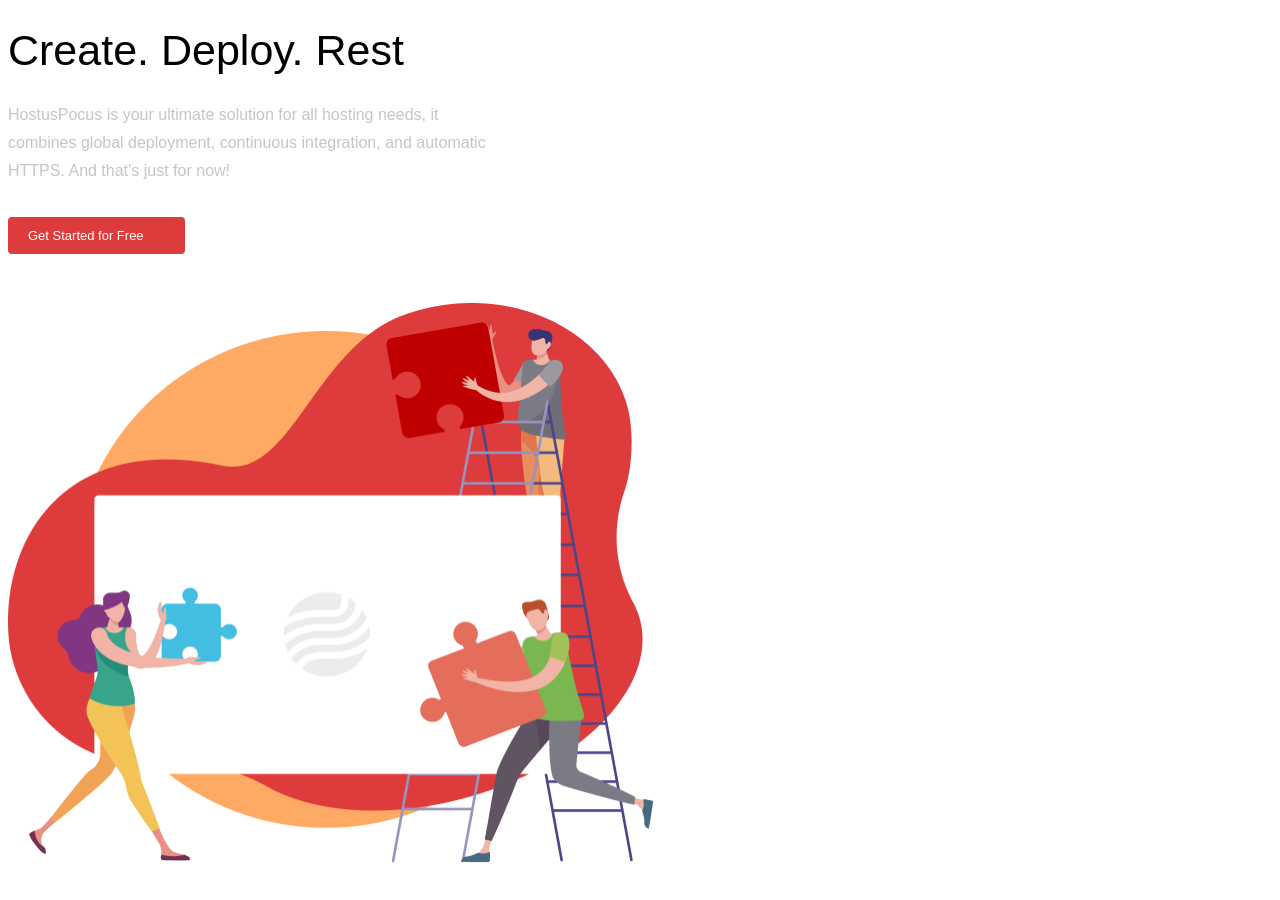
==== index.html @ 2f75f62b "commit 01" ====
<!DOCTYPE html>
<html>
    <head>
        <title>Page</title>
        <meta charset="UTF-8">
        <link href="./style.css" rel="stylesheet">
    </head>
    <body>
        <h1 class="title">Create. Deploy. Rest</h1>
        <p class="text">
            HostusPocus is your ultimate solution 
            for all hosting needs, it combines global
            deployment, continuous integration, and 
            automatic HTTPS. And that’s just for now!
        </p>
        <a class="button" href="#" target="_blank" title="Get Started for Free">Get Started for Free<span class=""></span></a>
        <img src="./images/people with puzzles.png" width="645" height="560" alt="people with puzzles">
    </body>
</html>
---- style.css ----
.title {
    font: 500 43px/1 Poppins, sans-serif;
}

.text {
    font: 16px/28px Roboto, sans-serif;
    color: #C5C5C5;
    width: 480px;
    margin-bottom: 32px;
}

.button {
    color: white;
    background-color: #DE3C3C;
    font: 500 13px/1 Poppins, sans-serif;
    padding: 12px 37px 12px 20px;
    border-radius: 4px;
    text-decoration: none;
    display: block;
    width: 120px;
    margin-bottom: 49px;
}
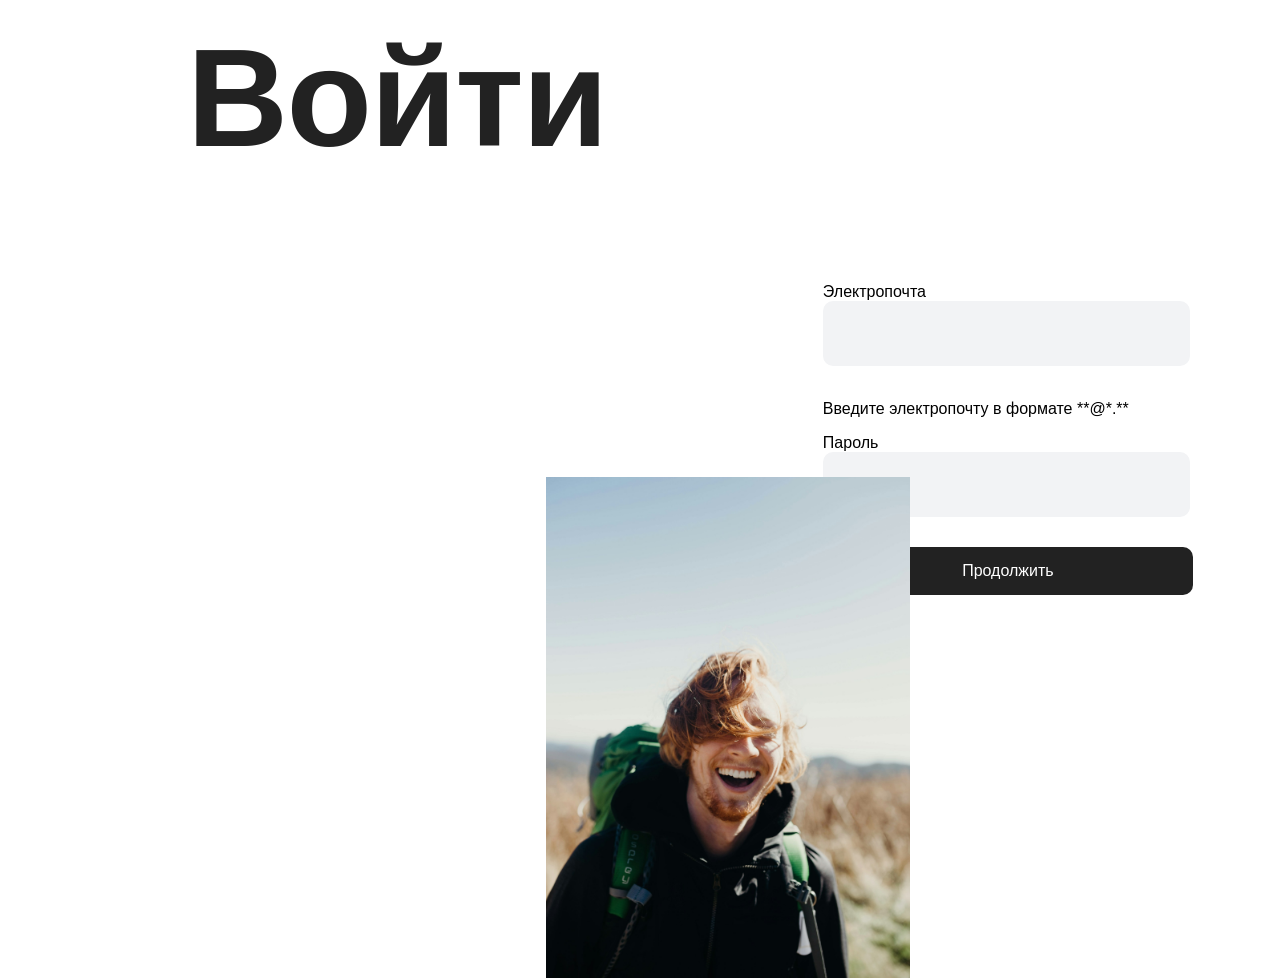
==== commit 3c1b43a2: "commit 04" ====
--- a/index.html
+++ b/index.html
@@ -1,19 +1,30 @@
 <!DOCTYPE html>
 <html>
-    <head>
-        <title>Page</title>
-        <meta charset="UTF-8">
-        <link href="./style.css" rel="stylesheet">
-    </head>
-    <body>
-        <h1 class="title">Create. Deploy. Rest</h1>
-        <p class="text">
-            HostusPocus is your ultimate solution 
-            for all hosting needs, it combines global
-            deployment, continuous integration, and 
-            automatic HTTPS. And that’s just for now!
-        </p>
-        <a class="button" href="#" target="_blank" title="Get Started for Free">Get Started for Free<span class=""></span></a>
-        <img src="./images/people with puzzles.png" width="645" height="560" alt="people with puzzles">
-    </body>
+
+<head>
+    <title>Login and Password</title>
+    <meta charset="UTF-8">
+    <link href="./style.css" rel="stylesheet">
+</head>
+
+<body>
+    <h1 class="title">Войти</h1>
+    <div class="layout">
+        <img src="./image/Smiling-men.jpg" alt="Smiling-men" class="image-element">
+        <div>
+            <div class="form">
+                <label class="form-label" for="email">Электропочта</label>
+                <div class="input-container"></div>
+                <input class="input-field">
+                <p class="form-description">Введите электропочту в формате **@*.**</p>
+                <label class="form-label" for="password">Пароль</label>
+                <div class="input-container password-container">
+                <input class="password-field">
+                </div>
+                <a class="button" href="#" target="_blank" title="Продолжить">Продолжить</a>
+            </div>
+        </div>
+    </div>
+</body>
+
 </html>
--- a/style.css
+++ b/style.css
@@ -1,22 +1,107 @@
-.title {
-    font: 500 43px/1 Poppins, sans-serif;
+body {
+    font-family: Golos UI, sans-serif;
+    src: url(./fonts/Golos-UI_Bold.ttf);
 }
 
-.text {
-    font: 16px/28px Roboto, sans-serif;
-    color: #C5C5C5;
-    width: 480px;
-    margin-bottom: 32px;
+.layout { 
+    max-width: 343px; 
+    display: flex; 
+    align-items: center;
+    gap: 32px;
+}
+
+.image-element {
+    position: relative;
+    width: 462px;
+    height: 501px;
+    top: 289px;
+    left: 269px;
+    margin: 0 0 0 269px; 
+    display: block;
+}
+
+.title {
+    width: 385px;
+    height: 180px;
+    top: 182.37px;
+    left: 179px;
+    font: 700 140px/180px Golos UI, sans-serif;
+    letter-spacing: -1.5px;
+    color: #222222;
+    margin: 182.37px 876px 717.63px 179px;
+    display: inline;
+}
+
+.form {
+    width: 343px;
+    height: 251px;
+    top: 415px;
+    left: 838px;
+    margin-left: 150px;
+    margin-bottom: 60px;
+    gap: 32px;
+}
+
+.form-lable {
+    width: 343px;
+    height: 18px;
+    font: 400 15px/18px Golos UI, sans-serif;
+    font-family: Golos UI;
+    font-style: Regular;
+    letter-spacing: -0.15px;
+    color: #222222;
+}
+
+.input-container {
+    width: 343px;
+    height: 44px;
+    justify-content: space-between;
+    opacity: 1;
+    border-radius: 10px;
+    padding: 13px 12px 8px 12px;
+    background-color: #F2F3F5;
+}
+
+.input-field {
+    position:relative;
+    margin-top: -84px;
+    margin-left: 12px;
+    font: 400 15px/18px Golos UI, sans-serif;
+    opacity: 1;
+    font-style: Regular;
+    letter-spacing: -0.15px;
+    vertical-align: middle;
+    width: 100%;
+    box-sizing: border-box;
+    padding: 10px 12px;
+    border: none;
+    background: transparent;
+}
+
+.password-field {
+    position:relative;
+    font: 400 15px/18px Golos UI, sans-serif;
+    opacity: 1;
+    font-style: Regular;
+    letter-spacing: -0.15px;
+    vertical-align: middle;
+    width: 100%;
+    box-sizing: border-box;
+    padding: 10px 12px;
+    border: none;
+    background: transparent;
 }
 
 .button {
-    color: white;
-    background-color: #DE3C3C;
-    font: 500 13px/1 Poppins, sans-serif;
-    padding: 12px 37px 12px 20px;
-    border-radius: 4px;
-    text-decoration: none;
-    display: block;
-    width: 120px;
-    margin-bottom: 49px;
-}+    width: 370px;
+    height: 48px;
+    border-radius: 10px;
+    padding: 14.5px 125px 14.5px 125px;
+    margin-top: 30px;
+    background-color: #222222;
+    display: block; 
+    box-sizing: border-box; 
+    text-align: center;
+    text-decoration: none; 
+    color: #FFFFFF; 
+}
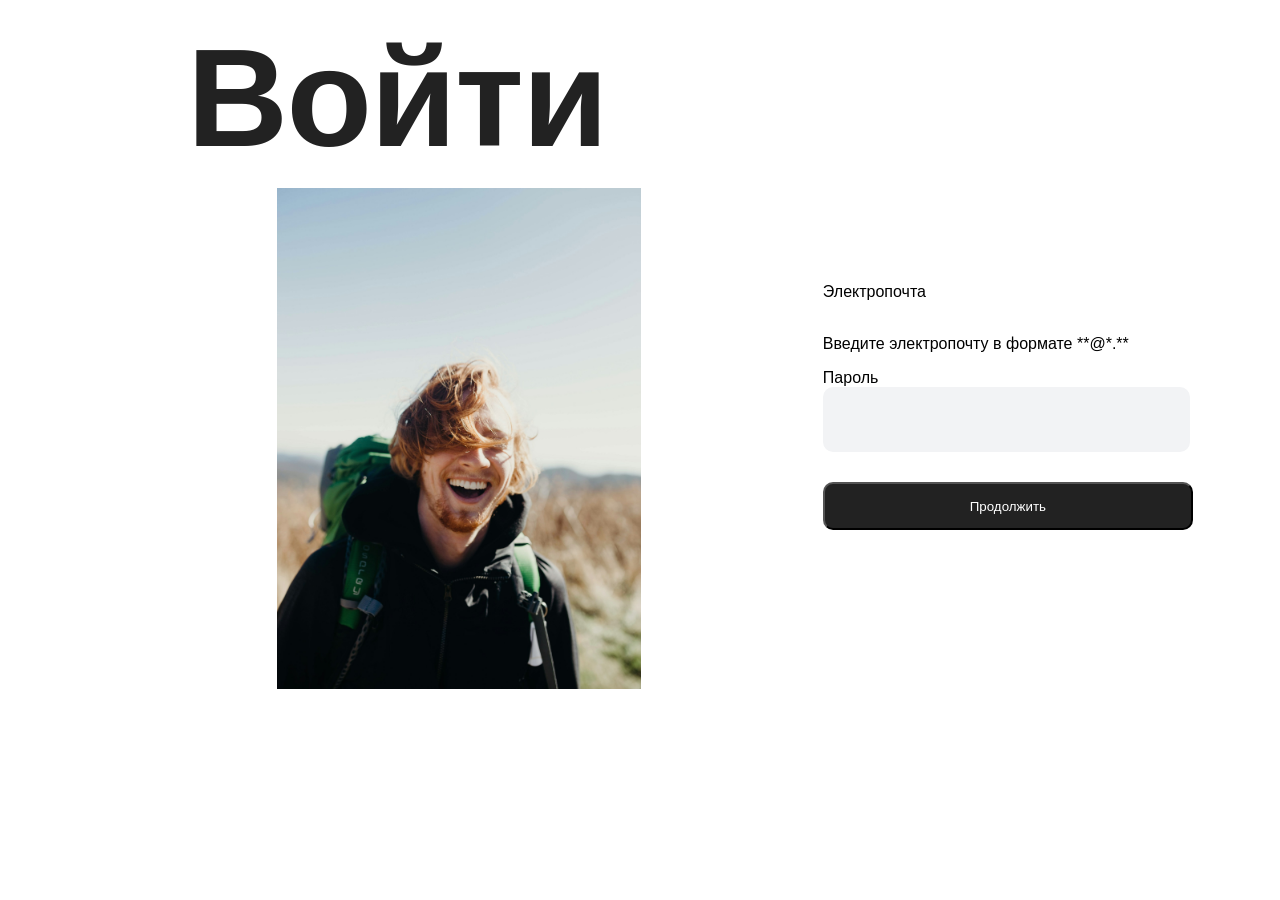
==== commit 60d779fc: "commit 05" ====
--- a/index.html
+++ b/index.html
@@ -1,30 +1,26 @@
 <!DOCTYPE html>
 <html>
-
-<head>
-    <title>Login and Password</title>
-    <meta charset="UTF-8">
-    <link href="./style.css" rel="stylesheet">
-</head>
-
-<body>
-    <h1 class="title">Войти</h1>
-    <div class="layout">
-        <img src="./image/Smiling-men.jpg" alt="Smiling-men" class="image-element">
-        <div>
-            <div class="form">
-                <label class="form-label" for="email">Электропочта</label>
-                <div class="input-container"></div>
-                <input class="input-field">
-                <p class="form-description">Введите электропочту в формате **@*.**</p>
-                <label class="form-label" for="password">Пароль</label>
-                <div class="input-container password-container">
-                <input class="password-field">
-                </div>
-                <a class="button" href="#" target="_blank" title="Продолжить">Продолжить</a>
+    <head>
+        <title>Login and Password</title>
+        <meta charset="UTF-8">
+        <link href="./style.css" rel="stylesheet">
+    </head>
+    <body>
+        <h1 class="title">Войти</h1>
+        <div class="layout">
+            <img src="./image/Smiling-men.jpg" alt="Smiling-men" class="image-element" width="" height="">
+            <div>
+                <form class="form">
+                    <label class="form-label" for="email">Электропочта</label>
+                    <input class="input-field">
+                    <p class="form-description">Введите электропочту в формате **@*.**</p>
+                    <label class="form-label" for="password">Пароль</label>
+                    <div class="input-container password-container">
+                        <input class="password-field">
+                    </div>
+                    <button class="button" href="#" target="_blank" title="Продолжить">Продолжить</button>
+                </form>
             </div>
         </div>
-    </div>
-</body>
-
+    </body>
 </html>
--- a/style.css
+++ b/style.css
@@ -11,7 +11,6 @@
 }
 
 .image-element {
-    position: relative;
     width: 462px;
     height: 501px;
     top: 289px;
@@ -23,7 +22,7 @@
 .title {
     width: 385px;
     height: 180px;
-    top: 182.37px;
+    top: 182px;
     left: 179px;
     font: 700 140px/180px Golos UI, sans-serif;
     letter-spacing: -1.5px;
@@ -46,8 +45,6 @@
     width: 343px;
     height: 18px;
     font: 400 15px/18px Golos UI, sans-serif;
-    font-family: Golos UI;
-    font-style: Regular;
     letter-spacing: -0.15px;
     color: #222222;
 }
@@ -68,7 +65,6 @@
     margin-left: 12px;
     font: 400 15px/18px Golos UI, sans-serif;
     opacity: 1;
-    font-style: Regular;
     letter-spacing: -0.15px;
     vertical-align: middle;
     width: 100%;
@@ -82,7 +78,6 @@
     position:relative;
     font: 400 15px/18px Golos UI, sans-serif;
     opacity: 1;
-    font-style: Regular;
     letter-spacing: -0.15px;
     vertical-align: middle;
     width: 100%;
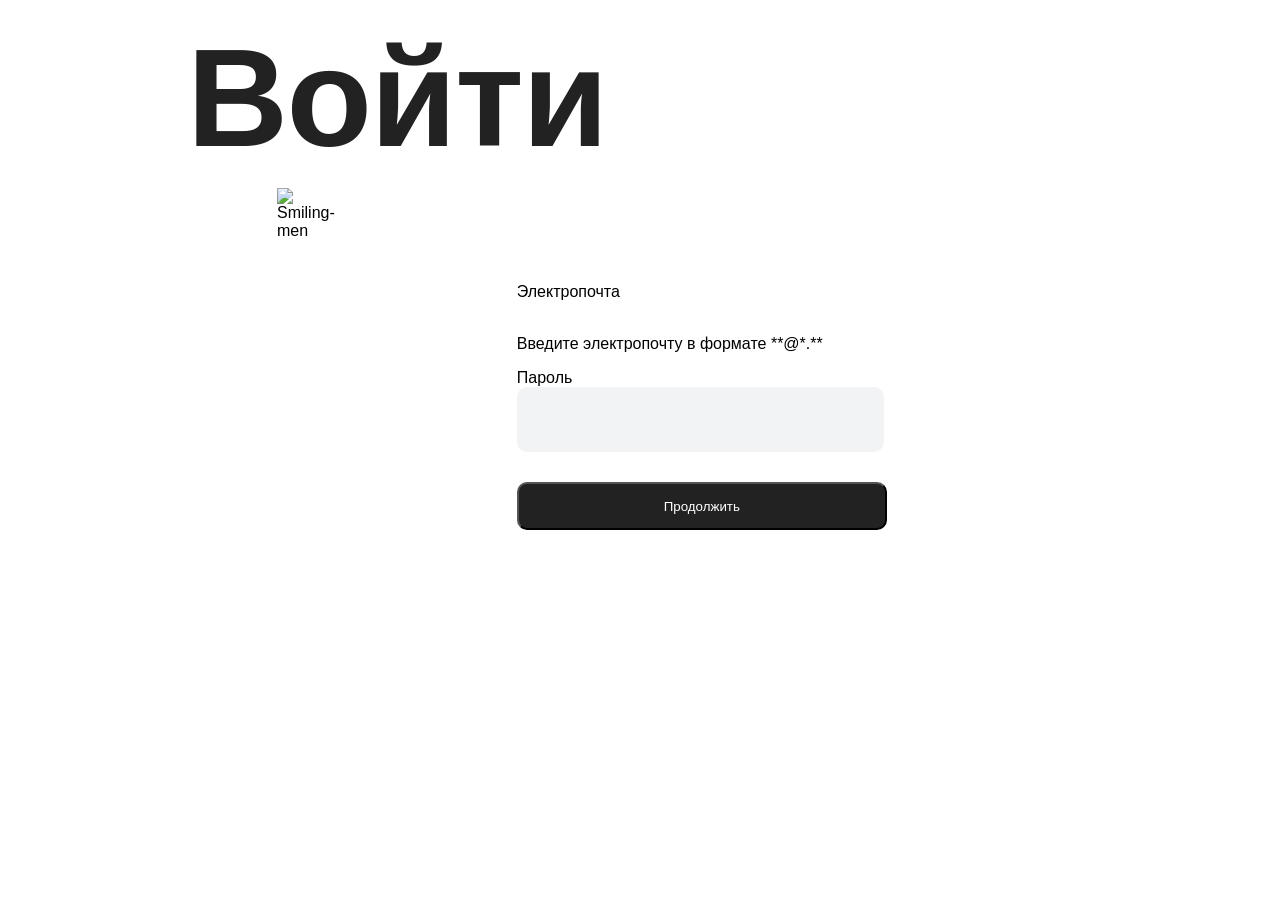
==== commit e59012a6: "commit 07" ====
--- a/index.html
+++ b/index.html
@@ -8,7 +8,7 @@
     <body>
         <h1 class="title">Войти</h1>
         <div class="layout">
-            <img src="./image/Smiling-men.jpg" alt="Smiling-men" class="image-element" width="" height="">
+            <img src="./image/smiling-men.jpg" alt="Smiling-men" class="image-element" width="" height="">
             <div>
                 <form class="form">
                     <label class="form-label" for="email">Электропочта</label>
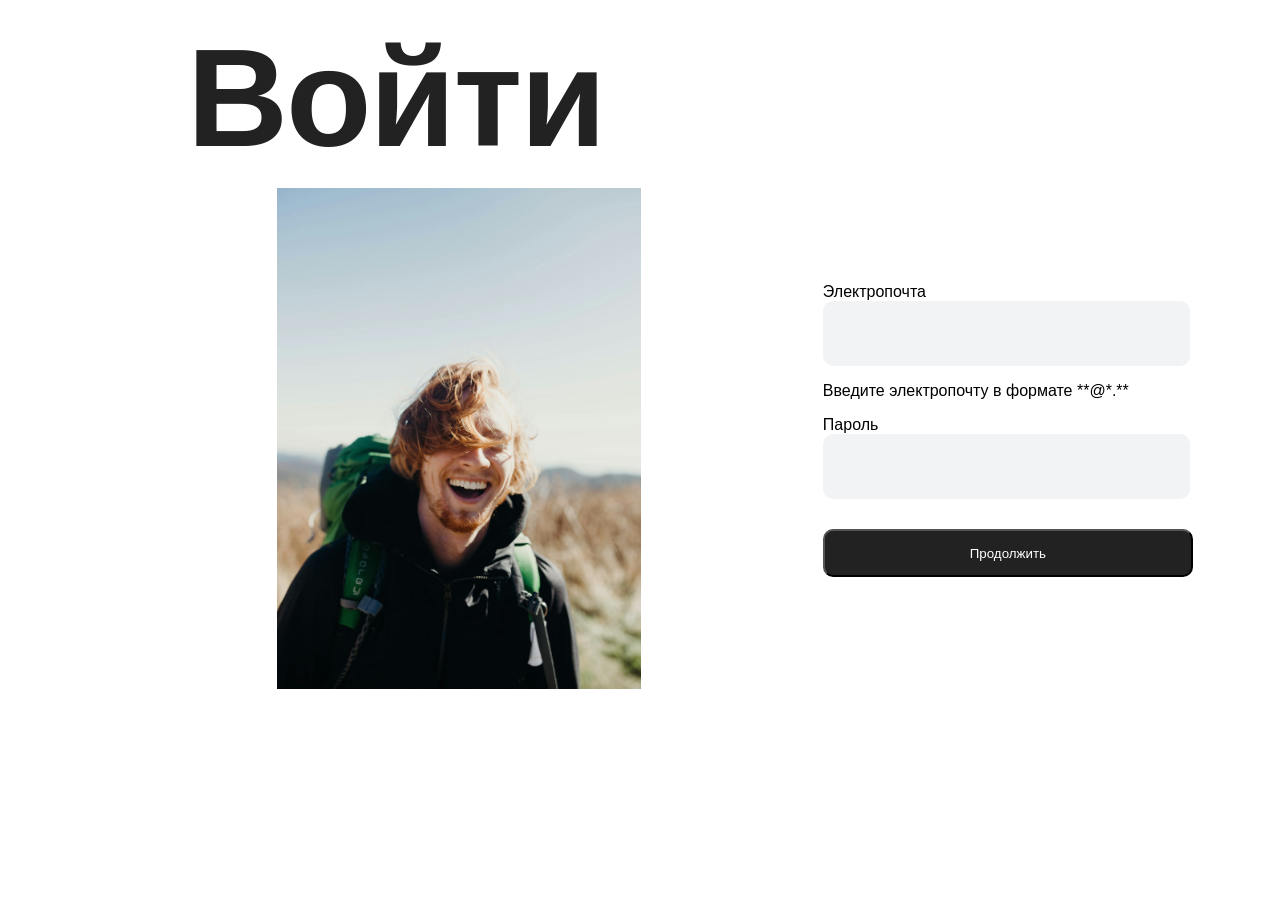
==== commit fc9d6b4c: "commit08" ====
--- a/index.html
+++ b/index.html
@@ -1,5 +1,5 @@
 <!DOCTYPE html>
-<html>
+<html lang="ru">
     <head>
         <title>Login and Password</title>
         <meta charset="UTF-8">
@@ -8,19 +8,30 @@
     <body>
         <h1 class="title">Войти</h1>
         <div class="layout">
-            <img src="./image/smiling-men.jpg" alt="Smiling-men" class="image-element" width="" height="">
-            <div>
+            <img src="./image/Smiling-men.jpg" alt="smiling-men" width="462" height="501" class="image-element">        
+            <div class="main-wrapper">
                 <form class="form">
                     <label class="form-label" for="email">Электропочта</label>
-                    <input class="input-field">
+                    <div class="input-container">
+                        <input type="email" 
+                            id="email" 
+                            name="email"
+                            class="input-field" 
+                            required>
+                    </div>
                     <p class="form-description">Введите электропочту в формате **@*.**</p>
                     <label class="form-label" for="password">Пароль</label>
                     <div class="input-container password-container">
-                        <input class="password-field">
+                        <input 
+                            type="password" 
+                            id="password" 
+                            name="password"
+                            class="input-field" 
+                            required>
                     </div>
-                    <button class="button" href="#" target="_blank" title="Продолжить">Продолжить</button>
+                    <button class="button" href="#" target="_blank" title="Продолжить">Продолжить</button>                
                 </form>
             </div>
-        </div>
+        </div>    
     </body>
 </html>
--- a/style.css
+++ b/style.css
@@ -15,7 +15,8 @@
     height: 501px;
     top: 289px;
     left: 269px;
-    margin: 0 0 0 269px; 
+    margin-left: 269px;
+    flex: 0 0 var(462px); 
     display: block;
 }
 
@@ -25,10 +26,15 @@
     top: 182px;
     left: 179px;
     font: 700 140px/180px Golos UI, sans-serif;
-    letter-spacing: -1.5px;
+    letter-spacing: -2px;
     color: #222222;
     margin: 182.37px 876px 717.63px 179px;
     display: inline;
+}
+
+.main-wrapper {
+    flex: 1 1 auto; 
+    min-width: var(343px);
 }
 
 .form {
@@ -45,6 +51,7 @@
     width: 343px;
     height: 18px;
     font: 400 15px/18px Golos UI, sans-serif;
+    font-family: Golos UI;
     letter-spacing: -0.15px;
     color: #222222;
 }
@@ -60,25 +67,9 @@
 }
 
 .input-field {
-    position:relative;
-    margin-top: -84px;
-    margin-left: 12px;
     font: 400 15px/18px Golos UI, sans-serif;
     opacity: 1;
-    letter-spacing: -0.15px;
-    vertical-align: middle;
-    width: 100%;
-    box-sizing: border-box;
-    padding: 10px 12px;
-    border: none;
-    background: transparent;
-}
-
-.password-field {
-    position:relative;
-    font: 400 15px/18px Golos UI, sans-serif;
-    opacity: 1;
-    letter-spacing: -0.15px;
+    letter-spacing: -1px;
     vertical-align: middle;
     width: 100%;
     box-sizing: border-box;
@@ -91,7 +82,7 @@
     width: 370px;
     height: 48px;
     border-radius: 10px;
-    padding: 14.5px 125px 14.5px 125px;
+    padding: 14px 125px 14px 125px;
     margin-top: 30px;
     background-color: #222222;
     display: block; 
